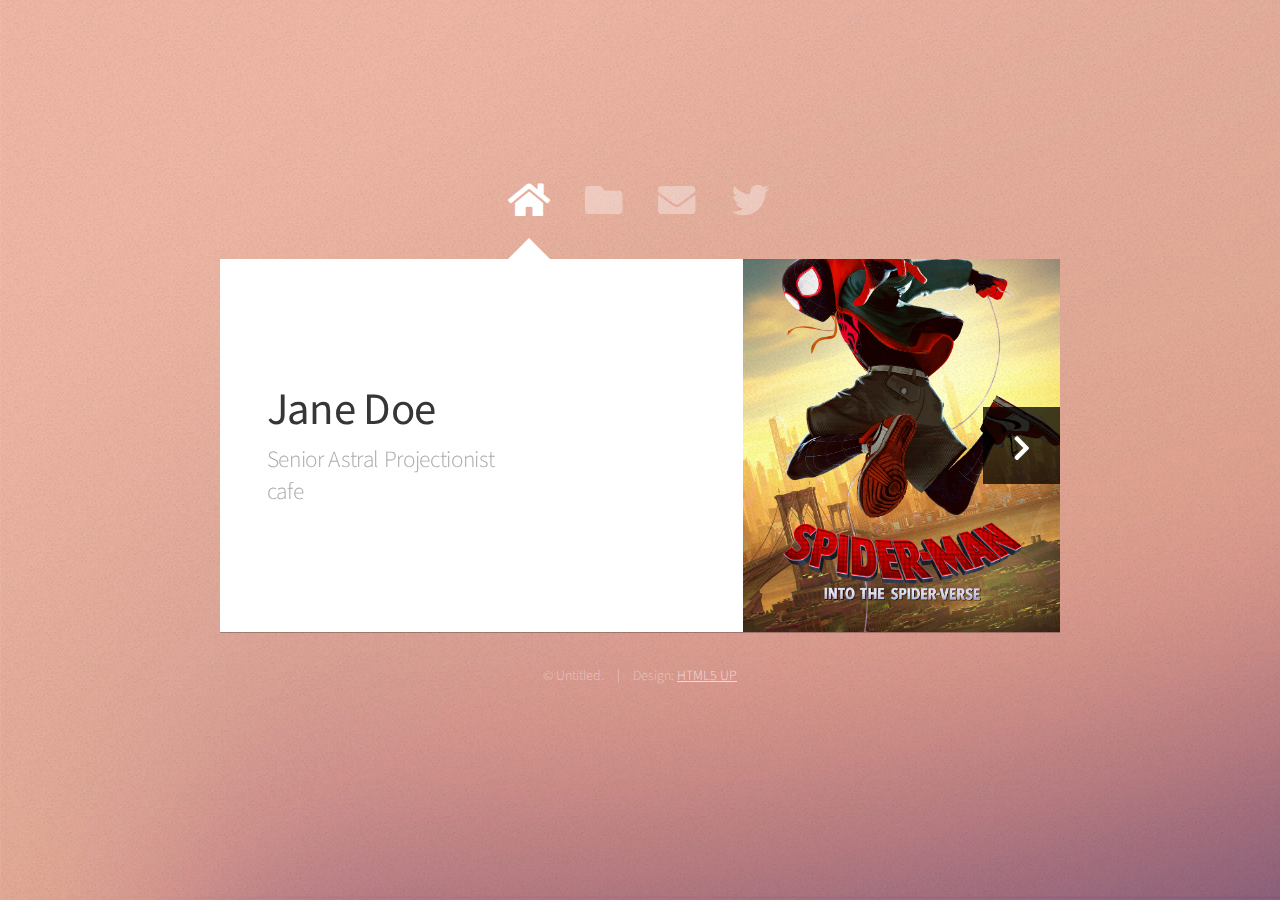
==== responsiveplantilla/index.html @ de0088d8 "plantillareaether" ====
<!DOCTYPE HTML>
<!--
	Astral by HTML5 UP
	html5up.net | @ajlkn
	Free for personal and commercial use under the CCA 3.0 license (html5up.net/license)
-->
<html>
	<head>
		<title>Astral by HTML5 UP</title>
		<meta charset="utf-8" />
		<meta name="viewport" content="width=device-width, initial-scale=1, user-scalable=no" />
		<link rel="stylesheet" href="assets/css/main.css" />
		<noscript><link rel="stylesheet" href="assets/css/noscript.css" /></noscript>
	</head>
	<body class="is-preload">

		<!-- Wrapper-->
			<div id="wrapper">

				<!-- Nav -->
					<nav id="nav">
						<a href="#" class="icon solid fa-home"><span>Home</span></a>
						<a href="#work" class="icon solid fa-folder"><span>Work</span></a>
						<a href="#contact" class="icon solid fa-envelope"><span>Contact</span></a>
						<a href="https://twitter.com/ajlkn" class="icon brands fa-twitter"><span>Twitter</span></a>
					</nav>

				<!-- Main -->
					<div id="main">

						<!-- Me -->
							<article id="home" class="panel intro">
								<header>
									<h1>Jane Doe</h1>
									<p>Senior Astral Projectionist <br>
										cafe
									</p>
								</header>
								<a href="#work" class="jumplink pic">
									<span class="arrow icon solid fa-chevron-right"><span>See my work</span></span>
									<img src="./images/cartelpeli.png" alt="" />
								</a>
							</article>

						<!-- Work -->
							<article id="work" class="panel">
								<header>
									<h2>Work</h2>
								</header>
								<p>
									Phasellus enim sapien, blandit ullamcorper elementum eu, condimentum eu elit.
									Vestibulum ante ipsum primis in faucibus orci luctus et ultrices posuere cubilia
									luctus elit eget interdum.
								</p>
								<section>
									<div class="row">
										<div class="col-4 col-6-medium col-12-small">
											<a href="#" class="image fit"><img src="images/pic01.jpg" alt=""></a>
										</div>
										<div class="col-4 col-6-medium col-12-small">
											<a href="#" class="image fit"><img src="images/pic02.jpg" alt=""></a>
										</div>
										<div class="col-4 col-6-medium col-12-small">
											<a href="#" class="image fit"><img src="images/pic03.jpg" alt=""></a>
										</div>
										<div class="col-4 col-6-medium col-12-small">
											<a href="#" class="image fit"><img src="images/pic04.jpg" alt=""></a>
										</div>
										<div class="col-4 col-6-medium col-12-small">
											<a href="#" class="image fit"><img src="images/pic05.jpg" alt=""></a>
										</div>
										<div class="col-4 col-6-medium col-12-small">
											<a href="#" class="image fit"><img src="images/pic06.jpg" alt=""></a>
										</div>
										<div class="col-4 col-6-medium col-12-small">
											<a href="#" class="image fit"><img src="images/pic07.jpg" alt=""></a>
										</div>
										<div class="col-4 col-6-medium col-12-small">
											<a href="#" class="image fit"><img src="images/pic08.jpg" alt=""></a>
										</div>
										<div class="col-4 col-6-medium col-12-small">
											<a href="#" class="image fit"><img src="images/pic09.jpg" alt=""></a>
										</div>
										<div class="col-4 col-6-medium col-12-small">
											<a href="#" class="image fit"><img src="images/pic10.jpg" alt=""></a>
										</div>
										<div class="col-4 col-6-medium col-12-small">
											<a href="#" class="image fit"><img src="images/pic11.jpg" alt=""></a>
										</div>
										<div class="col-4 col-6-medium col-12-small">
											<a href="#" class="image fit"><img src="images/pic12.jpg" alt=""></a>
										</div>
									</div>
								</section>
							</article>

						<!-- Contact -->
							<article id="contact" class="panel">
								<header>
									<h2>Contact Me</h2>
								</header>
								<form action="#" method="post">
									<div>
										<div class="row">
											<div class="col-6 col-12-medium">
												<input type="text" name="name" placeholder="Name" />
											</div>
											<div class="col-6 col-12-medium">
												<input type="text" name="email" placeholder="Email" />
											</div>
											<div class="col-12">
												<input type="text" name="subject" placeholder="Subject" />
											</div>
											<div class="col-12">
												<textarea name="message" placeholder="Message" rows="6"></textarea>
											</div>
											<div class="col-12">
												<input type="submit" value="Send Message" />
											</div>
										</div>
									</div>
								</form>
							</article>

					</div>

				<!-- Footer -->
					<div id="footer">
						<ul class="copyright">
							<li>&copy; Untitled.</li><li>Design: <a href="http://html5up.net">HTML5 UP</a></li>
						</ul>
					</div>

			</div>

		<!-- Scripts -->
			<script src="assets/js/jquery.min.js"></script>
			<script src="assets/js/browser.min.js"></script>
			<script src="assets/js/breakpoints.min.js"></script>
			<script src="assets/js/util.js"></script>
			<script src="assets/js/main.js"></script>

	</body>
</html>
---- responsiveplantilla/assets/css/main.css ----
@import url("https://fonts.googleapis.com/css?family=Source+Sans+Pro:300,400,300italic,400italic");
@import url("fontawesome-all.min.css");

/*
	Astral by HTML5 UP
	html5up.net | @ajlkn
	Free for personal and commercial use under the CCA 3.0 license (html5up.net/license)
*/

html, body, div, span, applet, object,
iframe, h1, h2, h3, h4, h5, h6, p, blockquote,
pre, a, abbr, acronym, address, big, cite,
code, del, dfn, em, img, ins, kbd, q, s, samp,
small, strike, strong, sub, sup, tt, var, b,
u, i, center, dl, dt, dd, ol, ul, li, fieldset,
form, label, legend, table, caption, tbody,
tfoot, thead, tr, th, td, article, aside,
canvas, details, embed, figure, figcaption,
footer, header, hgroup, menu, nav, output, ruby,
section, summary, time, mark, audio, video {
	margin: 0;
	padding: 0;
	border: 0;
	font-size: 100%;
	font: inherit;
	vertical-align: baseline;}

article, aside, details, figcaption, figure,
footer, header, hgroup, menu, nav, section {
	display: block;}

body {
	line-height: 1;
}

ol, ul {
	list-style: none;
}

blockquote, q {
	quotes: none;
}

	blockquote:before, blockquote:after, q:before, q:after {
		content: '';
		content: none;
	}

table {
	border-collapse: collapse;
	border-spacing: 0;
}

body {
	-webkit-text-size-adjust: none;
}

mark {
	background-color: transparent;
	color: inherit;
}

input::-moz-focus-inner {
	border: 0;
	padding: 0;
}

input, select, textarea {
	-moz-appearance: none;
	-webkit-appearance: none;
	-ms-appearance: none;
	appearance: none;
}

/* Row */

	.row {
		display: flex;
		flex-wrap: wrap;
		box-sizing: border-box;
		align-items: stretch;
	}

		.row > * {
			box-sizing: border-box;
		}

		.row.gtr-uniform > * > :last-child {
			margin-bottom: 0;
		}

		.row.aln-left {
			justify-content: flex-start;
		}

		.row.aln-center {
			justify-content: center;
		}

		.row.aln-right {
			justify-content: flex-end;
		}

		.row.aln-top {
			align-items: flex-start;
		}

		.row.aln-middle {
			align-items: center;
		}

		.row.aln-bottom {
			align-items: flex-end;
		}

		.row > .imp {
			order: -1;
		}

		.row > .col-1 {
			width: 8.33333%;
		}

		.row > .off-1 {
			margin-left: 8.33333%;
		}

		.row > .col-2 {
			width: 16.66667%;
		}

		.row > .off-2 {
			margin-left: 16.66667%;
		}

		.row > .col-3 {
			width: 25%;
		}

		.row > .off-3 {
			margin-left: 25%;
		}

		.row > .col-4 {
			width: 33.33333%;
		}

		.row > .off-4 {
			margin-left: 33.33333%;
		}

		.row > .col-5 {
			width: 41.66667%;
		}

		.row > .off-5 {
			margin-left: 41.66667%;
		}

		.row > .col-6 {
			width: 50%;
		}

		.row > .off-6 {
			margin-left: 50%;
		}

		.row > .col-7 {
			width: 58.33333%;
		}

		.row > .off-7 {
			margin-left: 58.33333%;
		}

		.row > .col-8 {
			width: 66.66667%;
		}

		.row > .off-8 {
			margin-left: 66.66667%;
		}

		.row > .col-9 {
			width: 75%;
		}

		.row > .off-9 {
			margin-left: 75%;
		}

		.row > .col-10 {
			width: 83.33333%;
		}

		.row > .off-10 {
			margin-left: 83.33333%;
		}

		.row > .col-11 {
			width: 91.66667%;
		}

		.row > .off-11 {
			margin-left: 91.66667%;
		}

		.row > .col-12 {
			width: 100%;
		}

		.row > .off-12 {
			margin-left: 100%;
		}

		.row.gtr-0 {
			margin-top: 0em;
			margin-left: 0em;
		}

			.row.gtr-0 > * {
				padding: 0em 0 0 0em;
			}

			.row.gtr-0.gtr-uniform {
				margin-top: 0em;
			}

				.row.gtr-0.gtr-uniform > * {
					padding-top: 0em;
				}

		.row.gtr-25 {
			margin-top: -0.3125em;
			margin-left: -0.3125em;
		}

			.row.gtr-25 > * {
				padding: 0.3125em 0 0 0.3125em;
			}

			.row.gtr-25.gtr-uniform {
				margin-top: -0.3125em;
			}

				.row.gtr-25.gtr-uniform > * {
					padding-top: 0.3125em;
				}

		.row.gtr-50 {
			margin-top: -0.625em;
			margin-left: -0.625em;
		}

			.row.gtr-50 > * {
				padding: 0.625em 0 0 0.625em;
			}

			.row.gtr-50.gtr-uniform {
				margin-top: -0.625em;
			}

				.row.gtr-50.gtr-uniform > * {
					padding-top: 0.625em;
				}

		.row {
			margin-top: -1.25em;
			margin-left: -1.25em;
		}

			.row > * {
				padding: 1.25em 0 0 1.25em;
			}

			.row.gtr-uniform {
				margin-top: -1.25em;
			}

				.row.gtr-uniform > * {
					padding-top: 1.25em;
				}

		.row.gtr-150 {
			margin-top: -1.875em;
			margin-left: -1.875em;
		}

			.row.gtr-150 > * {
				padding: 1.875em 0 0 1.875em;
			}

			.row.gtr-150.gtr-uniform {
				margin-top: -1.875em;
			}

				.row.gtr-150.gtr-uniform > * {
					padding-top: 1.875em;
				}

		.row.gtr-200 {
			margin-top: -2.5em;
			margin-left: -2.5em;
		}

			.row.gtr-200 > * {
				padding: 2.5em 0 0 2.5em;
			}

			.row.gtr-200.gtr-uniform {
				margin-top: -2.5em;
			}

				.row.gtr-200.gtr-uniform > * {
					padding-top: 2.5em;
				}

		@media screen and (max-width: 1680px) {

			.row {
				display: flex;
				flex-wrap: wrap;
				box-sizing: border-box;
				align-items: stretch;
			}

				.row > * {
					box-sizing: border-box;
				}

				.row.gtr-uniform > * > :last-child {
					margin-bottom: 0;
				}

				.row.aln-left {
					justify-content: flex-start;
				}

				.row.aln-center {
					justify-content: center;
				}

				.row.aln-right {
					justify-content: flex-end;
				}

				.row.aln-top {
					align-items: flex-start;
				}

				.row.aln-middle {
					align-items: center;
				}

				.row.aln-bottom {
					align-items: flex-end;
				}

				.row > .imp-xlarge {
					order: -1;
				}

				.row > .col-1-xlarge {
					width: 8.33333%;
				}

				.row > .off-1-xlarge {
					margin-left: 8.33333%;
				}

				.row > .col-2-xlarge {
					width: 16.66667%;
				}

				.row > .off-2-xlarge {
					margin-left: 16.66667%;
				}

				.row > .col-3-xlarge {
					width: 25%;
				}

				.row > .off-3-xlarge {
					margin-left: 25%;
				}

				.row > .col-4-xlarge {
					width: 33.33333%;
				}

				.row > .off-4-xlarge {
					margin-left: 33.33333%;
				}

				.row > .col-5-xlarge {
					width: 41.66667%;
				}

				.row > .off-5-xlarge {
					margin-left: 41.66667%;
				}

				.row > .col-6-xlarge {
					width: 50%;
				}

				.row > .off-6-xlarge {
					margin-left: 50%;
				}

				.row > .col-7-xlarge {
					width: 58.33333%;
				}

				.row > .off-7-xlarge {
					margin-left: 58.33333%;
				}

				.row > .col-8-xlarge {
					width: 66.66667%;
				}

				.row > .off-8-xlarge {
					margin-left: 66.66667%;
				}

				.row > .col-9-xlarge {
					width: 75%;
				}

				.row > .off-9-xlarge {
					margin-left: 75%;
				}

				.row > .col-10-xlarge {
					width: 83.33333%;
				}

				.row > .off-10-xlarge {
					margin-left: 83.33333%;
				}

				.row > .col-11-xlarge {
					width: 91.66667%;
				}

				.row > .off-11-xlarge {
					margin-left: 91.66667%;
				}

				.row > .col-12-xlarge {
					width: 100%;
				}

				.row > .off-12-xlarge {
					margin-left: 100%;
				}

				.row.gtr-0 {
					margin-top: 0em;
					margin-left: 0em;
				}

					.row.gtr-0 > * {
						padding: 0em 0 0 0em;
					}

					.row.gtr-0.gtr-uniform {
						margin-top: 0em;
					}

						.row.gtr-0.gtr-uniform > * {
							padding-top: 0em;
						}

				.row.gtr-25 {
					margin-top: -0.3125em;
					margin-left: -0.3125em;
				}

					.row.gtr-25 > * {
						padding: 0.3125em 0 0 0.3125em;
					}

					.row.gtr-25.gtr-uniform {
						margin-top: -0.3125em;
					}

						.row.gtr-25.gtr-uniform > * {
							padding-top: 0.3125em;
						}

				.row.gtr-50 {
					margin-top: -0.625em;
					margin-left: -0.625em;
				}

					.row.gtr-50 > * {
						padding: 0.625em 0 0 0.625em;
					}

					.row.gtr-50.gtr-uniform {
						margin-top: -0.625em;
					}

						.row.gtr-50.gtr-uniform > * {
							padding-top: 0.625em;
						}

				.row {
					margin-top: -1.25em;
					margin-left: -1.25em;
				}

					.row > * {
						padding: 1.25em 0 0 1.25em;
					}

					.row.gtr-uniform {
						margin-top: -1.25em;
					}

						.row.gtr-uniform > * {
							padding-top: 1.25em;
						}

				.row.gtr-150 {
					margin-top: -1.875em;
					margin-left: -1.875em;
				}

					.row.gtr-150 > * {
						padding: 1.875em 0 0 1.875em;
					}

					.row.gtr-150.gtr-uniform {
						margin-top: -1.875em;
					}

						.row.gtr-150.gtr-uniform > * {
							padding-top: 1.875em;
						}

				.row.gtr-200 {
					margin-top: -2.5em;
					margin-left: -2.5em;
				}

					.row.gtr-200 > * {
						padding: 2.5em 0 0 2.5em;
					}

					.row.gtr-200.gtr-uniform {
						margin-top: -2.5em;
					}

						.row.gtr-200.gtr-uniform > * {
							padding-top: 2.5em;
						}

		}

		@media screen and (max-width: 1280px) {

			.row {
				display: flex;
				flex-wrap: wrap;
				box-sizing: border-box;
				align-items: stretch;
			}

				.row > * {
					box-sizing: border-box;
				}

				.row.gtr-uniform > * > :last-child {
					margin-bottom: 0;
				}

				.row.aln-left {
					justify-content: flex-start;
				}

				.row.aln-center {
					justify-content: center;
				}

				.row.aln-right {
					justify-content: flex-end;
				}

				.row.aln-top {
					align-items: flex-start;
				}

				.row.aln-middle {
					align-items: center;
				}

				.row.aln-bottom {
					align-items: flex-end;
				}

				.row > .imp-large {
					order: -1;
				}

				.row > .col-1-large {
					width: 8.33333%;
				}

				.row > .off-1-large {
					margin-left: 8.33333%;
				}

				.row > .col-2-large {
					width: 16.66667%;
				}

				.row > .off-2-large {
					margin-left: 16.66667%;
				}

				.row > .col-3-large {
					width: 25%;
				}

				.row > .off-3-large {
					margin-left: 25%;
				}

				.row > .col-4-large {
					width: 33.33333%;
				}

				.row > .off-4-large {
					margin-left: 33.33333%;
				}

				.row > .col-5-large {
					width: 41.66667%;
				}

				.row > .off-5-large {
					margin-left: 41.66667%;
				}

				.row > .col-6-large {
					width: 50%;
				}

				.row > .off-6-large {
					margin-left: 50%;
				}

				.row > .col-7-large {
					width: 58.33333%;
				}

				.row > .off-7-large {
					margin-left: 58.33333%;
				}

				.row > .col-8-large {
					width: 66.66667%;
				}

				.row > .off-8-large {
					margin-left: 66.66667%;
				}

				.row > .col-9-large {
					width: 75%;
				}

				.row > .off-9-large {
					margin-left: 75%;
				}

				.row > .col-10-large {
					width: 83.33333%;
				}

				.row > .off-10-large {
					margin-left: 83.33333%;
				}

				.row > .col-11-large {
					width: 91.66667%;
				}

				.row > .off-11-large {
					margin-left: 91.66667%;
				}

				.row > .col-12-large {
					width: 100%;
				}

				.row > .off-12-large {
					margin-left: 100%;
				}

				.row.gtr-0 {
					margin-top: 0em;
					margin-left: 0em;
				}

					.row.gtr-0 > * {
						padding: 0em 0 0 0em;
					}

					.row.gtr-0.gtr-uniform {
						margin-top: 0em;
					}

						.row.gtr-0.gtr-uniform > * {
							padding-top: 0em;
						}

				.row.gtr-25 {
					margin-top: -0.3125em;
					margin-left: -0.3125em;
				}

					.row.gtr-25 > * {
						padding: 0.3125em 0 0 0.3125em;
					}

					.row.gtr-25.gtr-uniform {
						margin-top: -0.3125em;
					}

						.row.gtr-25.gtr-uniform > * {
							padding-top: 0.3125em;
						}

				.row.gtr-50 {
					margin-top: -0.625em;
					margin-left: -0.625em;
				}

					.row.gtr-50 > * {
						padding: 0.625em 0 0 0.625em;
					}

					.row.gtr-50.gtr-uniform {
						margin-top: -0.625em;
					}

						.row.gtr-50.gtr-uniform > * {
							padding-top: 0.625em;
						}

				.row {
					margin-top: -1.25em;
					margin-left: -1.25em;
				}

					.row > * {
						padding: 1.25em 0 0 1.25em;
					}

					.row.gtr-uniform {
						margin-top: -1.25em;
					}

						.row.gtr-uniform > * {
							padding-top: 1.25em;
						}

				.row.gtr-150 {
					margin-top: -1.875em;
					margin-left: -1.875em;
				}

					.row.gtr-150 > * {
						padding: 1.875em 0 0 1.875em;
					}

					.row.gtr-150.gtr-uniform {
						margin-top: -1.875em;
					}

						.row.gtr-150.gtr-uniform > * {
							padding-top: 1.875em;
						}

				.row.gtr-200 {
					margin-top: -2.5em;
					margin-left: -2.5em;
				}

					.row.gtr-200 > * {
						padding: 2.5em 0 0 2.5em;
					}

					.row.gtr-200.gtr-uniform {
						margin-top: -2.5em;
					}

						.row.gtr-200.gtr-uniform > * {
							padding-top: 2.5em;
						}

		}

		@media screen and (max-width: 980px) {

			.row {
				display: flex;
				flex-wrap: wrap;
				box-sizing: border-box;
				align-items: stretch;
			}

				.row > * {
					box-sizing: border-box;
				}

				.row.gtr-uniform > * > :last-child {
					margin-bottom: 0;
				}

				.row.aln-left {
					justify-content: flex-start;
				}

				.row.aln-center {
					justify-content: center;
				}

				.row.aln-right {
					justify-content: flex-end;
				}

				.row.aln-top {
					align-items: flex-start;
				}

				.row.aln-middle {
					align-items: center;
				}

				.row.aln-bottom {
					align-items: flex-end;
				}

				.row > .imp-medium {
					order: -1;
				}

				.row > .col-1-medium {
					width: 8.33333%;
				}

				.row > .off-1-medium {
					margin-left: 8.33333%;
				}

				.row > .col-2-medium {
					width: 16.66667%;
				}

				.row > .off-2-medium {
					margin-left: 16.66667%;
				}

				.row > .col-3-medium {
					width: 25%;
				}

				.row > .off-3-medium {
					margin-left: 25%;
				}

				.row > .col-4-medium {
					width: 33.33333%;
				}

				.row > .off-4-medium {
					margin-left: 33.33333%;
				}

				.row > .col-5-medium {
					width: 41.66667%;
				}

				.row > .off-5-medium {
					margin-left: 41.66667%;
				}

				.row > .col-6-medium {
					width: 50%;
				}

				.row > .off-6-medium {
					margin-left: 50%;
				}

				.row > .col-7-medium {
					width: 58.33333%;
				}

				.row > .off-7-medium {
					margin-left: 58.33333%;
				}

				.row > .col-8-medium {
					width: 66.66667%;
				}

				.row > .off-8-medium {
					margin-left: 66.66667%;
				}

				.row > .col-9-medium {
					width: 75%;
				}

				.row > .off-9-medium {
					margin-left: 75%;
				}

				.row > .col-10-medium {
					width: 83.33333%;
				}

				.row > .off-10-medium {
					margin-left: 83.33333%;
				}

				.row > .col-11-medium {
					width: 91.66667%;
				}

				.row > .off-11-medium {
					margin-left: 91.66667%;
				}

				.row > .col-12-medium {
					width: 100%;
				}

				.row > .off-12-medium {
					margin-left: 100%;
				}

				.row.gtr-0 {
					margin-top: 0em;
					margin-left: 0em;
				}

					.row.gtr-0 > * {
						padding: 0em 0 0 0em;
					}

					.row.gtr-0.gtr-uniform {
						margin-top: 0em;
					}

						.row.gtr-0.gtr-uniform > * {
							padding-top: 0em;
						}

				.row.gtr-25 {
					margin-top: -0.3125em;
					margin-left: -0.3125em;
				}

					.row.gtr-25 > * {
						padding: 0.3125em 0 0 0.3125em;
					}

					.row.gtr-25.gtr-uniform {
						margin-top: -0.3125em;
					}

						.row.gtr-25.gtr-uniform > * {
							padding-top: 0.3125em;
						}

				.row.gtr-50 {
					margin-top: -0.625em;
					margin-left: -0.625em;
				}

					.row.gtr-50 > * {
						padding: 0.625em 0 0 0.625em;
					}

					.row.gtr-50.gtr-uniform {
						margin-top: -0.625em;
					}

						.row.gtr-50.gtr-uniform > * {
							padding-top: 0.625em;
						}

				.row {
					margin-top: -1.25em;
					margin-left: -1.25em;
				}

					.row > * {
						padding: 1.25em 0 0 1.25em;
					}

					.row.gtr-uniform {
						margin-top: -1.25em;
					}

						.row.gtr-uniform > * {
							padding-top: 1.25em;
						}

				.row.gtr-150 {
					margin-top: -1.875em;
					margin-left: -1.875em;
				}

					.row.gtr-150 > * {
						padding: 1.875em 0 0 1.875em;
					}

					.row.gtr-150.gtr-uniform {
						margin-top: -1.875em;
					}

						.row.gtr-150.gtr-uniform > * {
							padding-top: 1.875em;
						}

				.row.gtr-200 {
					margin-top: -2.5em;
					margin-left: -2.5em;
				}

					.row.gtr-200 > * {
						padding: 2.5em 0 0 2.5em;
					}

					.row.gtr-200.gtr-uniform {
						margin-top: -2.5em;
					}

						.row.gtr-200.gtr-uniform > * {
							padding-top: 2.5em;
						}

		}

		@media screen and (max-width: 736px) {

			.row {
				display: flex;
				flex-wrap: wrap;
				box-sizing: border-box;
				align-items: stretch;
			}

				.row > * {
					box-sizing: border-box;
				}

				.row.gtr-uniform > * > :last-child {
					margin-bottom: 0;
				}

				.row.aln-left {
					justify-content: flex-start;
				}

				.row.aln-center {
					justify-content: center;
				}

				.row.aln-right {
					justify-content: flex-end;
				}

				.row.aln-top {
					align-items: flex-start;
				}

				.row.aln-middle {
					align-items: center;
				}

				.row.aln-bottom {
					align-items: flex-end;
				}

				.row > .imp-small {
					order: -1;
				}

				.row > .col-1-small {
					width: 8.33333%;
				}

				.row > .off-1-small {
					margin-left: 8.33333%;
				}

				.row > .col-2-small {
					width: 16.66667%;
				}

				.row > .off-2-small {
					margin-left: 16.66667%;
				}

				.row > .col-3-small {
					width: 25%;
				}

				.row > .off-3-small {
					margin-left: 25%;
				}

				.row > .col-4-small {
					width: 33.33333%;
				}

				.row > .off-4-small {
					margin-left: 33.33333%;
				}

				.row > .col-5-small {
					width: 41.66667%;
				}

				.row > .off-5-small {
					margin-left: 41.66667%;
				}

				.row > .col-6-small {
					width: 50%;
				}

				.row > .off-6-small {
					margin-left: 50%;
				}

				.row > .col-7-small {
					width: 58.33333%;
				}

				.row > .off-7-small {
					margin-left: 58.33333%;
				}

				.row > .col-8-small {
					width: 66.66667%;
				}

				.row > .off-8-small {
					margin-left: 66.66667%;
				}

				.row > .col-9-small {
					width: 75%;
				}

				.row > .off-9-small {
					margin-left: 75%;
				}

				.row > .col-10-small {
					width: 83.33333%;
				}

				.row > .off-10-small {
					margin-left: 83.33333%;
				}

				.row > .col-11-small {
					width: 91.66667%;
				}

				.row > .off-11-small {
					margin-left: 91.66667%;
				}

				.row > .col-12-small {
					width: 100%;
				}

				.row > .off-12-small {
					margin-left: 100%;
				}

				.row.gtr-0 {
					margin-top: 0em;
					margin-left: 0em;
				}

					.row.gtr-0 > * {
						padding: 0em 0 0 0em;
					}

					.row.gtr-0.gtr-uniform {
						margin-top: 0em;
					}

						.row.gtr-0.gtr-uniform > * {
							padding-top: 0em;
						}

				.row.gtr-25 {
					margin-top: -0.3125em;
					margin-left: -0.3125em;
				}

					.row.gtr-25 > * {
						padding: 0.3125em 0 0 0.3125em;
					}

					.row.gtr-25.gtr-uniform {
						margin-top: -0.3125em;
					}

						.row.gtr-25.gtr-uniform > * {
							padding-top: 0.3125em;
						}

				.row.gtr-50 {
					margin-top: -0.625em;
					margin-left: -0.625em;
				}

					.row.gtr-50 > * {
						padding: 0.625em 0 0 0.625em;
					}

					.row.gtr-50.gtr-uniform {
						margin-top: -0.625em;
					}

						.row.gtr-50.gtr-uniform > * {
							padding-top: 0.625em;
						}

				.row {
					margin-top: -1.25em;
					margin-left: -1.25em;
				}

					.row > * {
						padding: 1.25em 0 0 1.25em;
					}

					.row.gtr-uniform {
						margin-top: -1.25em;
					}

						.row.gtr-uniform > * {
							padding-top: 1.25em;
						}

				.row.gtr-150 {
					margin-top: -1.875em;
					margin-left: -1.875em;
				}

					.row.gtr-150 > * {
						padding: 1.875em 0 0 1.875em;
					}

					.row.gtr-150.gtr-uniform {
						margin-top: -1.875em;
					}

						.row.gtr-150.gtr-uniform > * {
							padding-top: 1.875em;
						}

				.row.gtr-200 {
					margin-top: -2.5em;
					margin-left: -2.5em;
				}

					.row.gtr-200 > * {
						padding: 2.5em 0 0 2.5em;
					}

					.row.gtr-200.gtr-uniform {
						margin-top: -2.5em;
					}

						.row.gtr-200.gtr-uniform > * {
							padding-top: 2.5em;
						}

		}

/* Basic */

	html {
		box-sizing: border-box;
	}

	*, *:before, *:after {
		box-sizing: inherit;
	}

	body {
		background-image: url("images/overlay.png"), url("images/bg.jpg");
		background-repeat: repeat, no-repeat;
		background-size: auto, 100% 100%;
		background-attachment: fixed;
		overflow-y: scroll;
	}

		body.is-preload *, body.is-preload *:before, body.is-preload *:after {
			-moz-animation: none !important;
			-webkit-animation: none !important;
			-ms-animation: none !important;
			animation: none !important;
			-moz-transition: none !important;
			-webkit-transition: none !important;
			-ms-transition: none !important;
			transition: none !important;
		}

	body, input, textarea, select {
		font-family: 'Source Sans Pro', sans-serif;
		font-weight: 300;
		color: #777777;
		font-size: 20pt;
		line-height: 1.75em;
	}

		@media screen and (max-width: 1680px) {

			body, input, textarea, select {
				font-size: 15pt;
			}

		}

		@media screen and (max-width: 1280px) {

			body, input, textarea, select {
				font-size: 14pt;
			}

		}

		@media screen and (max-width: 736px) {

			body, input, textarea, select {
				font-size: 12pt;
			}

		}

		@media screen and (max-width: 360px) {

			body, input, textarea, select {
				font-size: 11pt;
			}

		}

	strong, b, h1, h2, h3, h4, h5, h6 {
		font-weight: 400;
		color: #363636;
	}

	h1 {
		font-size: 2.4em;
		letter-spacing: -0.015em;
	}

	h2 {
		font-size: 1.8em;
		letter-spacing: -0.015em;
	}

	h3, h4, h5, h6 {
		font-size: 1.25em;
		letter-spacing: -0.015em;
	}

	@media screen and (max-width: 736px) {

		h1 {
			font-size: 1.75em;
		}

		h2 {
			font-size: 1.375em;
		}

		h3, h4, h5, h6 {
			font-size: 1em;
		}

	}

	blockquote {
		border-left: solid 0.5em #ddd;
		padding: 1em 0 1em 2em;
		font-style: italic;
	}

	em, i {
		font-style: italic;
	}

	hr {
		border: 0;
		border-top: solid 1px #ddd;
		padding: 1.5em 0 0 0;
		margin: 1.75em 0 0 0;
	}

	sub {
		position: relative;
		top: 0.5em;
		font-size: 0.8em;
	}

	sup {
		position: relative;
		top: -0.5em;
		font-size: 0.8em;
	}

	br.clear {
		clear: both;
	}

	p, ul, ol, dl, table, blockquote, form {
		margin-bottom: 2em;
	}

/* Table */

	table {
		width: 100%;
	}

		table.default tbody tr {
			border-bottom: solid 1px #f4f4f4;
		}

		table.default td {
			padding: 0.5em 1em 0.5em 1em;
		}

		table.default th {
			text-align: left;
			font-weight: 400;
			padding: 0.5em 1em 0.5em 1em;
		}

		table.default thead {
			border-bottom: solid 2px #f4f4f4;
		}

/* Form */

	form label {
		display: block;
		font-weight: 400;
		color: #363636;
		margin: 0 0 1em 0;
	}

	form input[type="text"],
	form input[type="email"],
	form input[type="password"],
	form select,
	form textarea {
		-webkit-appearance: none;
		border: 0;
		background: #f4f4f4;
		padding: 0.75em;
		width: 100%;
		-moz-transition: background-color .25s ease-in-out;
		-webkit-transition: background-color .25s ease-in-out;
		-ms-transition: background-color .25s ease-in-out;
		transition: background-color .25s ease-in-out;
	}

		form input[type="text"]:focus,
		form input[type="email"]:focus,
		form input[type="password"]:focus,
		form select:focus,
		form textarea:focus {
			background: #f8f8f8;
		}

	form input[type="text"],
	form input[type="email"],
	form input[type="password"],
	form select {
		line-height: 1.35em;
	}

	form ::-webkit-input-placeholder {
		color: #999;
	}

	form :-moz-placeholder {
		color: #999;
	}

	form ::-moz-placeholder {
		color: #999;
	}

	form :-ms-input-placeholder {
		color: #999;
	}

/* Section/Article */

	section, article {
		margin-bottom: 3em;
	}

		section > :last-child, section:last-child, article > :last-child, article:last-child {
			margin-bottom: 0;
		}

	header {
		margin: 0 0 1.5em 0;
	}

		header > p {
			margin: 0.5em 0 0 0;
			color: #aaa;
		}

		@media screen and (max-width: 736px) {

			header {
				margin: 0 0 1em 0;
			}

		}

/* Image */

	.image {
		display: inline-block;
	}

		.image img {
			display: block;
			width: 100%;
		}

		.image.fit {
			display: block;
			width: 100%;
		}

		.image.featured {
			display: block;
			width: 100%;
			margin: 0 0 2em 0;
		}

		.image.left {
			float: left;
			margin: 0 2em 2em 0;
		}

		.image.centered {
			display: block;
			margin: 0 0 2em 0;
		}

			.image.centered img {
				margin: 0 auto;
				width: auto;
			}

/* Button */

	input[type="button"],
	input[type="submit"],
	input[type="reset"],
	button,
	.button {
		-moz-transition: background-color .25s ease-in-out;
		-webkit-transition: background-color .25s ease-in-out;
		-ms-transition: background-color .25s ease-in-out;
		transition: background-color .25s ease-in-out;
		-webkit-appearance: none;
		display: inline-block;
		background-color: #222222;
		color: #ffffff;
		border: 0;
		cursor: pointer;
		outline: 0;
		padding: 0.7em 1.5em 0.7em 1.5em;
	}

		input[type="button"]:hover,
		input[type="submit"]:hover,
		input[type="reset"]:hover,
		button:hover,
		.button:hover {
			background-color: #333333;
		}

		input[type="button"]:active,
		input[type="submit"]:active,
		input[type="reset"]:active,
		button:active,
		.button:active {
			background-color: #444444;
		}

		input[type="button"].alt,
		input[type="submit"].alt,
		input[type="reset"].alt,
		button.alt,
		.button.alt {
			background-color: #777777;
		}

			input[type="button"].alt:hover,
			input[type="submit"].alt:hover,
			input[type="reset"].alt:hover,
			button.alt:hover,
			.button.alt:hover {
				background-color: #888888;
			}

			input[type="button"].alt:active,
			input[type="submit"].alt:active,
			input[type="reset"].alt:active,
			button.alt:active,
			.button.alt:active {
				background-color: #999999;
			}

		input[type="button"].small,
		input[type="submit"].small,
		input[type="reset"].small,
		button.small,
		.button.small {
			font-size: 0.75em;
		}

		input[type="button"].large,
		input[type="submit"].large,
		input[type="reset"].large,
		button.large,
		.button.large {
			font-size: 1.25em;
			padding: 0.5em 1.25em 0.5em 1.25em;
		}

		input[type="button"].xlarge,
		input[type="submit"].xlarge,
		input[type="reset"].xlarge,
		button.xlarge,
		.button.xlarge {
			font-size: 1.5em;
			padding: 0.5em 1.25em 0.5em 1.25em;
		}

		@media screen and (max-width: 736px) {

			input[type="button"],
			input[type="submit"],
			input[type="reset"],
			button,
			.button {
				width: 100%;
			}

		}

/* List */

	ul {
		list-style: disc;
		padding-left: 1em;
	}

		ul li {
			padding-left: 0.5em;
		}

	ol {
		list-style: decimal;
		padding-left: 1.25em;
	}

		ol li {
			padding-left: 0.25em;
		}

/* Actions */

	ul.actions {
		list-style: none;
		padding-left: 0;
	}

		ul.actions li {
			display: inline-block;
			padding-left: 0;
			margin: 0 0 0 0.5em;
		}

			ul.actions li:first-child {
				margin-left: 0;
			}

		@media screen and (max-width: 736px) {

			ul.actions li {
				display: block;
				margin: 0.75em 0 0 0;
			}

				ul.actions li:first-child {
					margin-top: 0;
				}

		}

/* Icons */

	.icon {
		text-decoration: none;
		position: relative;
		text-decoration: none;
	}

		.icon:before {
			-moz-osx-font-smoothing: grayscale;
			-webkit-font-smoothing: antialiased;
			display: inline-block;
			font-style: normal;
			font-variant: normal;
			text-rendering: auto;
			line-height: 1;
			text-transform: none !important;
			font-family: 'Font Awesome 5 Free';
			font-weight: 400;
		}

		.icon.solid:before {
			font-weight: 900;
		}

		.icon.brands:before {
			font-family: 'Font Awesome 5 Brands';
		}

		.icon:before {
			line-height: inherit;
		}

		.icon > .label {
			display: none;
		}

/* Nav */

	#nav {
		text-align: center;
		height: 4.25em;
		cursor: default;
	}

		#nav a {
			position: relative;
			display: inline-block;
			color: #ffffff;
			width: 1em;
			height: 1em;
			line-height: 0.9em;
			font-size: 2.5em;
			margin: 0 0.25em 0 0.25em;
			opacity: 0.35;
			outline: 0;
			-moz-transition: opacity .25s ease-in-out;
			-webkit-transition: opacity .25s ease-in-out;
			-ms-transition: opacity .25s ease-in-out;
			transition: opacity .25s ease-in-out;
		}

			#nav a.icon:before {
				padding-right: 0;
			}

			#nav a:before {
				font-size: 0.8em;
			}

			#nav a:after {
				content: '';
				display: block;
				position: absolute;
				left: 50%;
				bottom: -0.75em;
				margin-left: -0.5em;
				border-bottom: solid 0em #ffffff;
				border-left: solid 0.5em transparent;
				border-right: solid 0.5em transparent;
				-moz-transition: border-bottom-width .25s ease-in-out;
				-webkit-transition: border-bottom-width .25s ease-in-out;
				-ms-transition: border-bottom-width .25s ease-in-out;
				transition: border-bottom-width .25s ease-in-out;
			}

			#nav a span {
				display: block;
				position: absolute;
				background: #222222;
				color: #ffffff;
				top: -2.75em;
				font-size: 0.3em;
				height: 2.25em;
				line-height: 2.25em;
				left: 50%;
				opacity: 0;
				-moz-transition: opacity .25s ease-in-out;
				-webkit-transition: opacity .25s ease-in-out;
				-ms-transition: opacity .25s ease-in-out;
				transition: opacity .25s ease-in-out;
				width: 5.5em;
				margin-left: -2.75em;
			}

				#nav a span:after {
					content: '';
					display: block;
					position: absolute;
					bottom: -0.4em;
					left: 50%;
					margin-left: -0.6em;
					border-top: solid 0.6em #222222;
					border-left: solid 0.6em transparent;
					border-right: solid 0.6em transparent;
				}

			#nav a:hover {
				opacity: 1.0;
			}

				#nav a:hover span {
					opacity: 1.0;
				}

			#nav a.active {
				opacity: 1.0;
			}

				#nav a.active:after {
					border-bottom-width: 0.5em;
				}

		@media screen and (max-width: 980px) {

			#nav a span {
				display: none;
			}

		}

/* Wrapper */

	#wrapper {
		width: 45em;
		margin: 0 auto;
		min-height: 100vh;
		max-width: 100%;
		padding: 4em 0;
		display: -moz-flex;
		display: -webkit-flex;
		display: -ms-flex;
		display: flex;
		-moz-flex-direction: column;
		-webkit-flex-direction: column;
		-ms-flex-direction: column;
		flex-direction: column;
		-moz-align-items: center;
		-webkit-align-items: center;
		-ms-align-items: center;
		align-items: center;
		-moz-justify-content: center;
		-webkit-justify-content: center;
		-ms-justify-content: center;
		justify-content: center;
		-moz-transition: opacity 1s ease-in-out;
		-webkit-transition: opacity 1s ease-in-out;
		-ms-transition: opacity 1s ease-in-out;
		transition: opacity 1s ease-in-out;
	}

		body.is-preload #wrapper {
			opacity: 0;
		}

		@media screen and (max-width: 1280px) {

			#wrapper {
				padding: 3em 0;
				max-width: calc(100% - 6em);
			}

		}

		@media screen and (max-width: 980px) {

			#wrapper {
				padding: 1.5em 0;
				max-width: calc(100% - 8em);
			}

		}

		@media screen and (max-width: 736px) {

			#wrapper {
				padding: 1em 0;
				max-width: calc(100% - 2em);
			}

		}

		@media screen and (max-width: 360px) {

			#wrapper {
				padding: 1em 0;
				max-width: 100%;
			}

		}

/* Main */

	#main {
		position: relative;
		overflow: hidden;
		width: 100%;
		background: #ffffff;
		box-shadow: 0px 1px 0px 0px rgba(0, 0, 0, 0.25);
		-moz-transition: min-height 0.5s ease-in-out, max-height 0.5s ease-in-out;
		-webkit-transition: min-height 0.5s ease-in-out, max-height 0.5s ease-in-out;
		-ms-transition: min-height 0.5s ease-in-out, max-height 0.5s ease-in-out;
		transition: min-height 0.5s ease-in-out, max-height 0.5s ease-in-out;
	}

		#main > .panel {
			-moz-transition: opacity 0.25s ease-in-out;
			-webkit-transition: opacity 0.25s ease-in-out;
			-ms-transition: opacity 0.25s ease-in-out;
			transition: opacity 0.25s ease-in-out;
			margin-bottom: 0;
			position: relative;
			padding: 3.5em 2.5em 2.5em 2.5em;
			width: 100%;
		}

			#main > .panel.inactive {
				opacity: 0;
			}

			@media screen and (max-width: 736px) {

				#main > .panel {
					padding: 2em 1.5em 1.5em 1.5em;
				}

			}

			#main > .panel.intro {
				padding: 0;
				height: 20em;
				display: -moz-flex;
				display: -webkit-flex;
				display: -ms-flex;
				display: flex;
				-moz-flex-direction: row;
				-webkit-flex-direction: row;
				-ms-flex-direction: row;
				flex-direction: row;
				-moz-align-items: center;
				-webkit-align-items: center;
				-ms-align-items: center;
				align-items: center;
			}

				#main > .panel.intro .pic {
					text-decoration: none;
					position: relative;
					-moz-flex-grow: 0;
					-webkit-flex-grow: 0;
					-ms-flex-grow: 0;
					flex-grow: 0;
					-moz-flex-shrink: 0;
					-webkit-flex-shrink: 0;
					-ms-flex-shrink: 0;
					flex-shrink: 0;
					width: 17em;
					height: 100%;
				}

					#main > .panel.intro .pic:before {
						content: '';
						position: absolute;
						top: 0;
						left: 0;
						background: url("images/overlay.png");
						width: 100%;
						height: 100%;
						z-index: 1;
					}

					#main > .panel.intro .pic img {
						position: relative;
						display: block;
						position: absolute;
						top: 0;
						left: 0;
						width: 100%;
						height: 100%;
						-moz-object-fit: cover;
						-webkit-object-fit: cover;
						-ms-object-fit: cover;
						object-fit: cover;
						-moz-object-position: center;
						-webkit-object-position: center;
						-ms-object-position: center;
						object-position: center;
					}

					#main > .panel.intro .pic .arrow {
						display: block;
						position: absolute;
						right: 0;
						top: 50%;
						margin-top: -1.375em;
						width: 2.75em;
						height: 2.75em;
						background: #000;
						background: rgba(0, 0, 0, 0.75);
						color: #ffffff;
						text-align: center;
						line-height: 2.75em;
						font-size: 1.5em;
						z-index: 1;
						-moz-transition: width .15s ease-in-out, padding-right .15s ease-in-out;
						-webkit-transition: width .15s ease-in-out, padding-right .15s ease-in-out;
						-ms-transition: width .15s ease-in-out, padding-right .15s ease-in-out;
						transition: width .15s ease-in-out, padding-right .15s ease-in-out;
					}

						#main > .panel.intro .pic .arrow:before {
							position: relative;
							padding-right: 0;
							top: 0.125em;
						}

						#main > .panel.intro .pic .arrow span {
							display: block;
							text-indent: -9999px;
						}

					#main > .panel.intro .pic:hover .arrow {
						width: 3em;
						padding-right: 0.25em;
					}

				#main > .panel.intro header {
					-moz-flex-grow: 1;
					-webkit-flex-grow: 1;
					-ms-flex-grow: 1;
					flex-grow: 1;
					-moz-flex-shrink: 1;
					-webkit-flex-shrink: 1;
					-ms-flex-shrink: 1;
					flex-shrink: 1;
					padding: 3.5em 2.5em;
					margin-bottom: 0;
					width: 100%;
				}

					#main > .panel.intro header h1 {
						line-height: 1.25em;
						margin-bottom: 0;
					}

					#main > .panel.intro header p {
						letter-spacing: -0.015em;
						font-size: 1.25em;
						margin: 0.25em 0 0 0;
					}

				@media screen and (max-width: 980px) {

					#main > .panel.intro {
						-moz-flex-direction: column;
						-webkit-flex-direction: column;
						-ms-flex-direction: column;
						flex-direction: column;
						height: auto;
					}

						#main > .panel.intro .pic {
							height: 25em;
							width: 100%;
						}

						#main > .panel.intro header {
							padding: 4em;
							text-align: center;
						}

				}

				@media screen and (max-width: 736px) {

					#main > .panel.intro .pic {
						height: 20em;
					}

					#main > .panel.intro header {
						padding: 2.75em 2em 2.5em 2em;
					}

						#main > .panel.intro header p {
							font-size: 1em;
							margin: 0.25em 0 0 0;
						}

				}

/* Footer */

	#footer {
		color: rgba(255, 255, 255, 0.45);
		text-align: center;
		padding: 2em 0 0 0;
		font-size: 0.75em;
	}

		#footer a {
			color: #ddd;
			color: rgba(255, 255, 255, 0.65);
			-moz-transition: color .25s ease-in-out;
			-webkit-transition: color .25s ease-in-out;
			-ms-transition: color .25s ease-in-out;
			transition: color .25s ease-in-out;
		}

			#footer a:hover {
				color: white;
			}

		#footer .copyright {
			list-style: none;
			padding-left: 0;
		}

			#footer .copyright li {
				display: inline-block;
				padding-left: 1em;
				margin-left: 1em;
				border-left: solid 1px rgba(255, 255, 255, 0.25);
				line-height: 1;
			}

				#footer .copyright li:first-child {
					padding-left: 0;
					margin-left: 0;
					border-left: 0;
				}

		@media screen and (max-width: 736px) {

			#footer .copyright li {
				padding-left: 0.5em;
				margin-left: 0.5em;
			}

		}
---- responsiveplantilla/assets/css/noscript.css ----
/*
	Astral by HTML5 UP
	html5up.net | @ajlkn
	Free for personal and commercial use under the CCA 3.0 license (html5up.net/license)
*/

/* Wrapper */

	#wrapper {
		opacity: 1 !important;
	}

/* Nav */

	#nav a {
		opacity: 1.0;
	}

		#nav a:before, #nav a:after {
			display: none;
		}

		#nav a span {
			top: 0;
			opacity: 1.0;
		}

			#nav a span:after {
				display: none;
			}

/* Main */

	#main {
		background: none;
		box-shadow: none;
	}

		#main > .panel {
			background: #ffffff;
			margin-bottom: 2em;
		}

			#main > .panel:last-child {
				margin-bottom: 0;
			}
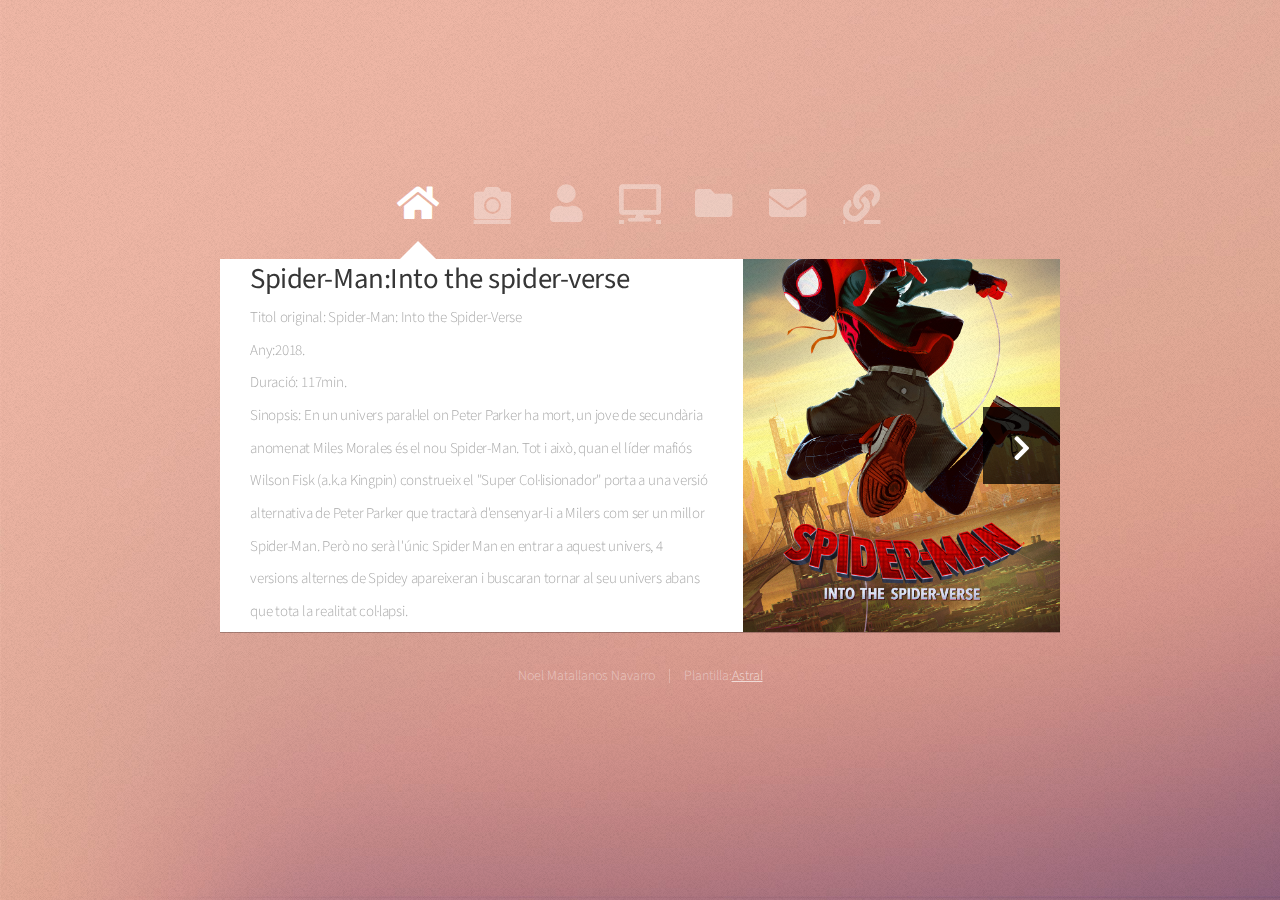
==== commit 867fa5cc: "contenido y ajuste plantilla" ====
--- a/responsiveplantilla/index.html
+++ b/responsiveplantilla/index.html
@@ -20,9 +20,12 @@
 				<!-- Nav -->
 					<nav id="nav">
 						<a href="#" class="icon solid fa-home"><span>Home</span></a>
-						<a href="#work" class="icon solid fa-folder"><span>Work</span></a>
-						<a href="#contact" class="icon solid fa-envelope"><span>Contact</span></a>
-						<a href="https://twitter.com/ajlkn" class="icon brands fa-twitter"><span>Twitter</span></a>
+						<a href="#work" class="fas fa-camera"><span>Directors</span></a>
+						<a href="#work2" class="fas fa-user"><span>Personatges</span></a>
+						<a href="#work3" class="fas fa-desktop"><span>On Veure-la</span></a>
+						<a href="#work4" class="icon solid fa-folder"><span>Media</span></a>
+						<a href="#Resenya" class="icon solid fa-envelope"><span>Resenya</span></a>
+						<a href="#links" class="fas fa-link"><span>Twitter</span></a>
 					</nav>
 
 				<!-- Main -->
@@ -31,88 +34,204 @@
 						<!-- Me -->
 							<article id="home" class="panel intro">
 								<header>
-									<h1>Jane Doe</h1>
-									<p>Senior Astral Projectionist <br>
-										cafe
+									<h1>Spider-Man:Into the spider-verse</h1>
+									<p>
+									Titol original: Spider-Man: Into the Spider-Verse <br>
+									Any:2018. <br>
+									Duració: 117min. <br>
+									Sinopsis: En un univers paral·lel on Peter Parker ha mort, 
+									un jove de secundària anomenat Miles Morales és el nou Spider-Man.
+									Tot i això, quan el líder mafiós Wilson Fisk (a.k.a Kingpin) construeix el "Super Col·lisionador" porta a una versió 
+									alternativa de Peter Parker que tractarà d'ensenyar-li a Milers com ser un millor Spider-Man. Però no serà l'únic Spider Man
+									en entrar a aquest univers, 4 versions alternes de Spidey apareixeran i buscaran tornar al seu univers abans que tota la realitat col·lapsi.
 									</p>
 								</header>
 								<a href="#work" class="jumplink pic">
 									<span class="arrow icon solid fa-chevron-right"><span>See my work</span></span>
-									<img src="./images/cartelpeli.png" alt="" />
+									<img class="image fit" src="./images/cartelpeli.png" alt="cartell d ela peli" />
 								</a>
 							</article>
 
-						<!-- Work -->
+						<!-- Director -->
 							<article id="work" class="panel">
 								<header>
-									<h2>Work</h2>
-								</header>
-								<p>
-									Phasellus enim sapien, blandit ullamcorper elementum eu, condimentum eu elit.
-									Vestibulum ante ipsum primis in faucibus orci luctus et ultrices posuere cubilia
-									luctus elit eget interdum.
-								</p>
+									<h2>Directors</h2>
+								</header>
+								
 								<section>
 									<div class="row">
 										<div class="col-4 col-6-medium col-12-small">
-											<a href="#" class="image fit"><img src="images/pic01.jpg" alt=""></a>
-										</div>
-										<div class="col-4 col-6-medium col-12-small">
-											<a href="#" class="image fit"><img src="images/pic02.jpg" alt=""></a>
-										</div>
-										<div class="col-4 col-6-medium col-12-small">
-											<a href="#" class="image fit"><img src="images/pic03.jpg" alt=""></a>
-										</div>
-										<div class="col-4 col-6-medium col-12-small">
-											<a href="#" class="image fit"><img src="images/pic04.jpg" alt=""></a>
-										</div>
-										<div class="col-4 col-6-medium col-12-small">
-											<a href="#" class="image fit"><img src="images/pic05.jpg" alt=""></a>
-										</div>
-										<div class="col-4 col-6-medium col-12-small">
-											<a href="#" class="image fit"><img src="images/pic06.jpg" alt=""></a>
-										</div>
-										<div class="col-4 col-6-medium col-12-small">
-											<a href="#" class="image fit"><img src="images/pic07.jpg" alt=""></a>
-										</div>
-										<div class="col-4 col-6-medium col-12-small">
-											<a href="#" class="image fit"><img src="images/pic08.jpg" alt=""></a>
-										</div>
-										<div class="col-4 col-6-medium col-12-small">
-											<a href="#" class="image fit"><img src="images/pic09.jpg" alt=""></a>
-										</div>
-										<div class="col-4 col-6-medium col-12-small">
-											<a href="#" class="image fit"><img src="images/pic10.jpg" alt=""></a>
-										</div>
-										<div class="col-4 col-6-medium col-12-small">
-											<a href="#" class="image fit"><img src="images/pic11.jpg" alt=""></a>
-										</div>
-										<div class="col-4 col-6-medium col-12-small">
-											<a href="#" class="image fit"><img src="images/pic12.jpg" alt=""></a>
-										</div>
+											<a href="https://en.wikipedia.org/wiki/Peter_Ramsey" target="_blank" class="image fit"><img src="./images/director1.jpg" alt=""></a>
+										</div>
+										<div class="col-4 col-6-medium col-12-small">
+											<a href="https://en.wikipedia.org/wiki/Rodney_Rothman" target="_blank" class="image fit"><img src="./images/director2.jpg" alt=""></a>
+										</div>
+										<div class="col-4 col-6-medium col-12-small">
+											<a href="https://en.wikipedia.org/wiki/Bob_Persichetti" target="_blank" class="image fit"><img src="./images/director3.jpg" alt=""></a>
+										</div>
+										<div class="col-4 col-6-medium col-12-small">
+											<p>Peter A. Ramsey (nascut el 1962 o el 1963) és un il·lustrador, artista de storyboards, artista de contes, director de cinema i 
+												productor de cinema nord-americà. És més conegut per dirigir Rise of the Guardians (2012) de DreamWorks Animation i codirigir 
+												Spider-Man: Into the Spider-Verse (2018) de Sony Pictures Animation. Per a Spider-Man: Into the Spider-Verse, es va convertir 
+												en el primer afroamericà a ser nominat i a guanyar un Oscar a la millor pel·lícula d'animació.</p>
+										</div>
+										<div class="col-4 col-6-medium col-12-small">
+											<p>Rodney Rothman és un escriptor, productor i director de cinema nord-americà. Ha estat nominat a cinc premis Primetime Emmy
+												a la millor escriptura per a una sèrie de varietats, i també va escriure els guions de Grudge Match, 22 Jump Street i 
+												Spider-Man: Into the Spider-Verse, que va ser el seu debut com a director. El seu treball a la pel·lícula li va valer el
+												premi de l'Acadèmia a la millor pel·lícula d'animació, el premi Globus d'Or a la millor pel·lícula d'animació i els premis
+												Annie per la direcció i l'escriptura en una producció de llargmetratge.</p>
+										</div>
+										<div class="col-4 col-6-medium col-12-small">
+											<p>Robert Persichetti Jr. és un animador, artista d'històries, guionista i director de cinema nord-americà. 
+												És més conegut per codirigir la pel·lícula Spider-Man: Into the Spider-Verse.</p>
+										</div>
+										
 									</div>
 								</section>
 							</article>
-
-						<!-- Contact -->
-							<article id="contact" class="panel">
-								<header>
-									<h2>Contact Me</h2>
+						<!-- Personatges -->
+						<article id="work2" class="panel">
+							<header>
+								<h2>Personatges</h2>
+							</header>
+							
+							<section>
+								<div class="row">
+									<div class="col-4 col-6-medium col-12-small">
+										<a href="#" class="image fit"><img src="./images/miles_morales.jpg" alt=""></a>
+									</div>
+									<div class="col-4 col-6-medium col-12-small">
+										<a href="#" class="image fit"><img src="./images/peni_parker.jpg" alt=""></a>
+									</div>
+									<div class="col-4 col-6-medium col-12-small">
+										<a href="#" class="image fit"><img src="./images/peter_parker.jpg" alt=""></a>
+									</div>
+									<div class="col-4 col-6-medium col-12-small">
+										<p>Miles Morales és un personatge fictici que apareix a les històries publicades per Marvel Comics, com un dels personatges coneguts com a Spider-Man. Va ser creat per l'escriptor Brian Michael Bendis i l'artista Sara Pichelli, encara que també els editors de Ultimate Marvel i el redactor jefe Axel Alonso van ser inspirats per una sèrie d'idees, contes com a elecció del president d'EE.UU. Barack Obama i l'aparició de l'actor afroamericà Donald Glover vestit amb un vestit de Spider-Man, a més de l'estrena d'una nova sèrie de trucades Community.
+
+											Miles Morales va aparèixer per primera vegada al quart número d'Ultimate Fallout, a l'agost de 2011, a l'origen de la mort de Peter Parker. Un adolescent de pare afroamericano i mare puertorriqueña, el segon Spider-Man en Ultimate Marvel.
+						
+											La reacció del públic és variada. Alguns opinen que és un truc publicitari motivat per la correcció política, una acusació negativa per Alonso. Alexandra Petri de The Washington Post va pensar que el personatge fora jutjat per la seva qualitat d'histories, i les crítiques positives que han recollit.
+						
+											El personatge posee poders semblants als de l'original Spider-Man, que obtuvo a partir de la picadura d'una aranya genèticament alterada.
+										</p>
+									</div>
+									<div class="col-4 col-6-medium col-12-small">
+										<p>En un moment donat, la Peni va ser mossegada per una aranya amb la qual va formar un vincle psíquic. L'aranya estava allotjada dins del robot del seu pare i, junts, es van convertir en la unitat de lluita contra el crim coneguda com a SP//dr.
+										</p>
+									</div>
+									<div class="col-4 col-6-medium col-12-small">
+										<p>Peter B. Parker és un home que durant la seva adolescència ha estat mordit per una aranya radiactiva que li otorgó 
+											habilitats semblants a la d'una aranya. Després de perdre al seu tío Benjamin Parker, Parker va entendre que 
+											<i>«Un gran poder conllevava una gran responsabilitat»</i>, convertint-se en el superheroi conegut com a Spider-Man.
+										</p>
+									</div>
+									<div class="col-4 col-6-medium col-12-small">
+										<a href="#" class="image fit"><img src="./images/Wilson_Fisk.png" alt=""></a>
+									</div>
+									<div class="col-4 col-6-medium col-12-small">
+										<a href="#" class="image fit"><img src="./images/gwen_stacy.jpg" alt=""></a>
+									</div>
+									<div class="col-4 col-6-medium col-12-small">
+										<a href="#" class="image fit"><img src="./images/peter_porker.jpg" alt=""></a>
+									</div>
+									<div class="col-4 col-6-medium col-12-small">
+										<p> Wilson Fisk va ser un criminal que finalment va assolir el poder a l'inframón criminal de la ciutat de Nova York, i finalment va prendre el relleu com a principal senyor del crim, passant sota el sobrenom de Kingpin of Crime. La seva gran fortuna i influència van causar un sever caos a través de l'activitat criminal que va dirigir. Tanmateix, Wilson va trobar valor a la família, es va casar amb Vanessa Fisk i va tenir un fill amb ella, anomenat Richard. Malgrat el seu immens amor per la seva nova família, això no va dissuadir la seva despietada carrera com a senyor del crim. No obstant això, els seus esquemes finalment serien combatuts pel superheroi campió de Nova York, Spider-Man. L'home aranya es va fer un objectiu per enderrocar les operacions de Kingpin, i ho va fer tan sovint que Fisk va arribar a menysprear-lo completament. Una nit en particular, en Spidey i el Kingpin estaven lluitant a la seva oficina, i mentre Fisk s'apoderava de l'heroi i intentava matar-lo, la Vanessa i en Richard es van ensopegar amb la lluita. Completament horroritzada per la veritable naturalesa de Wilson, Vanessa va fugir de l'escena amb Richard, però mentre conduïa, va morir tràgicament en un accident de cotxe.
+
+											Devastat per perdre les úniques persones que estimava, Fisk va contractar diversos supervillans, és a dir, el Green Goblin, Tombstone, Scorpion i Doctor Octopus perquè actuessin com els seus executors. Doc Ock, realment la científica cap d'Alchemax, Olivia Octavius, era un expert en física multiversal i va finançar el Col·lisionador per viatjar a altres mons. Amb això, espera trobar un univers on la seva família encara estigués viva.
+						
+									   </p>
+									</div>
+									<div class="col-4 col-6-medium col-12-small">
+										<p>Una versió de l'univers alternatiu de Gwen Stacy. Ella reside en la "tierra-65", donde, en el lloc de Peter Parker, Gwen Stacy va ser mordida per l'aranya radiactiva, conduint-la en una carrera com la Spider-Woman del seu món. El personatge també té que lidiar amb diversos enemics, incloses les versions Tierra-65 de Matt Murdock i Frank Castle. És representada per albergar gran part de la personalitat i els conflictes de Peter, a més de compartir els seus poders i habilitats.
+
+										</p>
+									</div>
+									<div class="col-4 col-6-medium col-12-small">
+									<p>Una versió alternativa divertida de Spider-Man d'un univers d'animals antropomorfs, que una vegada va ser una aranya, mordida per un cert radioactiu.</p>
+									</div>
+									
+								</div>
+							</section>
+						</article>
+						<!-- On veure-la -->
+						<article id="work3" class="panel">
+							<header>
+								<h2>On Veure-la</h2>
+							</header>
+							
+							<section>
+								<div class="row">
+									<table >
+										<caption aling="top">On Veure-la</caption>
+										<tr>
+											<th>Plataforma</th>
+											<th>Valoracio</th>
+											<th>Preu</th>
+										</tr>
+							
+										<tr>
+											<td>Amazon video</td>
+											<td rowspan="2" align="center">8,4/10</td>
+											<td>2,99€</td>
+										</tr>
+										<tr>
+											<td>Rakuten TV</td>
+											<td>3,99€</td>
+										</tr>
+										<tr>
+											<td>Google Play</td>
+											<td align="center">4/5</td>
+											<td>2,99€</td>
+										</tr>
+										
+										<tr>
+											<td colspan="3">Totes aquestes opcions son en qualitat HD</td>
+										</tr>
+									</table>
+								</div>
+							</section>
+						</article>
+						<!-- Personatges -->
+						<article id="work4" class="panel">
+							<header>
+								<h2>Media</h2>
+							</header>
+							
+							<section>
+								<div class="row">
+									<img class="image fit" src="./images/foto1.jpg" alt="foto cartel">
+									<img class="image fit" src="./images/foto2.png" alt="foto peter i miles">
+									<img class="image fit" src="./images/foto3.jpg" alt="foto grupo completo">
+									<iframe class="image fit" src="https://www.youtube.com/embed/g4Hbz2jLxvQ" title="YouTube video player" frameborder="0" allow="accelerometer; autoplay; clipboard-write; encrypted-media; gyroscope; picture-in-picture" allowfullscreen></iframe>
+								</div>
+							</section>
+						</article>
+						<!-- Resenya -->
+							<article id="Resenya" class="panel">
+								<header>
+									<h2>Resenya</h2>
 								</header>
 								<form action="#" method="post">
 									<div>
 										<div class="row">
 											<div class="col-6 col-12-medium">
-												<input type="text" name="name" placeholder="Name" />
+												<input type="text" name="name" placeholder="Name*" required/>
 											</div>
 											<div class="col-6 col-12-medium">
 												<input type="text" name="email" placeholder="Email" />
 											</div>
 											<div class="col-12">
-												<input type="text" name="subject" placeholder="Subject" />
+												<label class="etiqueta" for="Visuals">Visuals:</label><br>
+                    							<input type="range" name="Visuals" id="Visuals" min="0" max="10" oninput="this.nextElementSibling.value = this.value"/><output>5</output>
+												<label class="etiqueta" for="BandaSonora">Banda Sonora:</label><br>
+                    							<input type="range" name="BandaSonora" id="BandaSonora" min="0" max="10" oninput="this.nextElementSibling.value = this.value"/><output>5</output>
+												<label class="etiqueta" for="Nota">Nota que li dones:</label>
+                    							<input type="range" name="Nota" id="Nota" min="0" max="10" oninput="this.nextElementSibling.value = this.value"/><output>5</output>
 											</div>
 											<div class="col-12">
-												<textarea name="message" placeholder="Message" rows="6"></textarea>
+												<textarea name="message" placeholder="Que penses de la pelicula" rows="6"></textarea>
 											</div>
 											<div class="col-12">
 												<input type="submit" value="Send Message" />
@@ -120,6 +239,23 @@
 										</div>
 									</div>
 								</form>
+							</article>
+							<!-- Links -->
+							<article id="links" class="panel">
+								<header>
+									<h2>Links</h2>
+									<section>
+										<div class="row">
+											<ul>
+												<li><a class="links" href="https://www.imdb.com/title/tt4633694/" target="_blank" ><img src="./images/IMDB.png" alt="logo imdb" style="width: 5%; height: 5%;"></a> </li>
+												<li><a class="links" href="https://www.filmaffinity.com/es/film773389.html" target="_blank" ><img src="./images/filmafinity.jpg" alt="logo filmaffinity" style="width: 7%; height: 7%;"></a></li>
+												<li><a class="links" href="https://www.google.com/search?sxsrf=AOaemvJu3LptkOuJ0uizSgqo6WMSJ7nSlw:1636710193778&q=spider-man:+into+the+spider-verse+premios&stick=H4sIAAAAAAAAAOPgE-LVT9c3NEw3r0qrMEky1ZLNTrbSTyxPLEqBkPHlmXl5qUVWYE7xIlbN4oLMlNQi3dzEPCuFzLySfIWSjFQFqGBZalFxqkJBUWpuZn4xAPsmwYBcAAAA&sa=X&ved=2ahUKEwiU28zNxJL0AhXl8uAKHcyVDwwQ44YBKAJ6BAhfEAQ&biw=1535&bih=794&dpr=1.25" target="_blank">Premis que ha guanyat.</a></li>
+												<li><a class="links" href="https://www.youtube.com/watch?v=g4Hbz2jLxvQ" target="_blank">Trailer en angles</a></li>
+											</ul>
+										</div>
+									</section>
+								</header>
+								
 							</article>
 
 					</div>
@@ -127,7 +263,7 @@
 				<!-- Footer -->
 					<div id="footer">
 						<ul class="copyright">
-							<li>&copy; Untitled.</li><li>Design: <a href="http://html5up.net">HTML5 UP</a></li>
+							<li>Noel Matallanos Navarro</li><li>Plantilla:<a href="https://html5up.net/astral" target="_blank">Astral</a></li>
 						</ul>
 					</div>
 
--- a/responsiveplantilla/assets/css/main.css
+++ b/responsiveplantilla/assets/css/main.css
@@ -1954,7 +1954,9 @@
 		-ms-transition: min-height 0.5s ease-in-out, max-height 0.5s ease-in-out;
 		transition: min-height 0.5s ease-in-out, max-height 0.5s ease-in-out;
 	}
-
+	header{
+		font-size: 12px;
+	}
 		#main > .panel {
 			-moz-transition: opacity 0.25s ease-in-out;
 			-webkit-transition: opacity 0.25s ease-in-out;
@@ -2096,7 +2098,7 @@
 					}
 
 					#main > .panel.intro header p {
-						letter-spacing: -0.015em;
+						letter-spacing: -0.015em;						
 						font-size: 1.25em;
 						margin: 0.25em 0 0 0;
 					}
@@ -2139,7 +2141,12 @@
 						}
 
 				}
-
+				table, td{
+					color: rgb(0, 0, 0);
+					text-align:center;
+					vertical-align: middle;
+					border: solid 1px black;
+				}
 /* Footer */
 
 	#footer {
